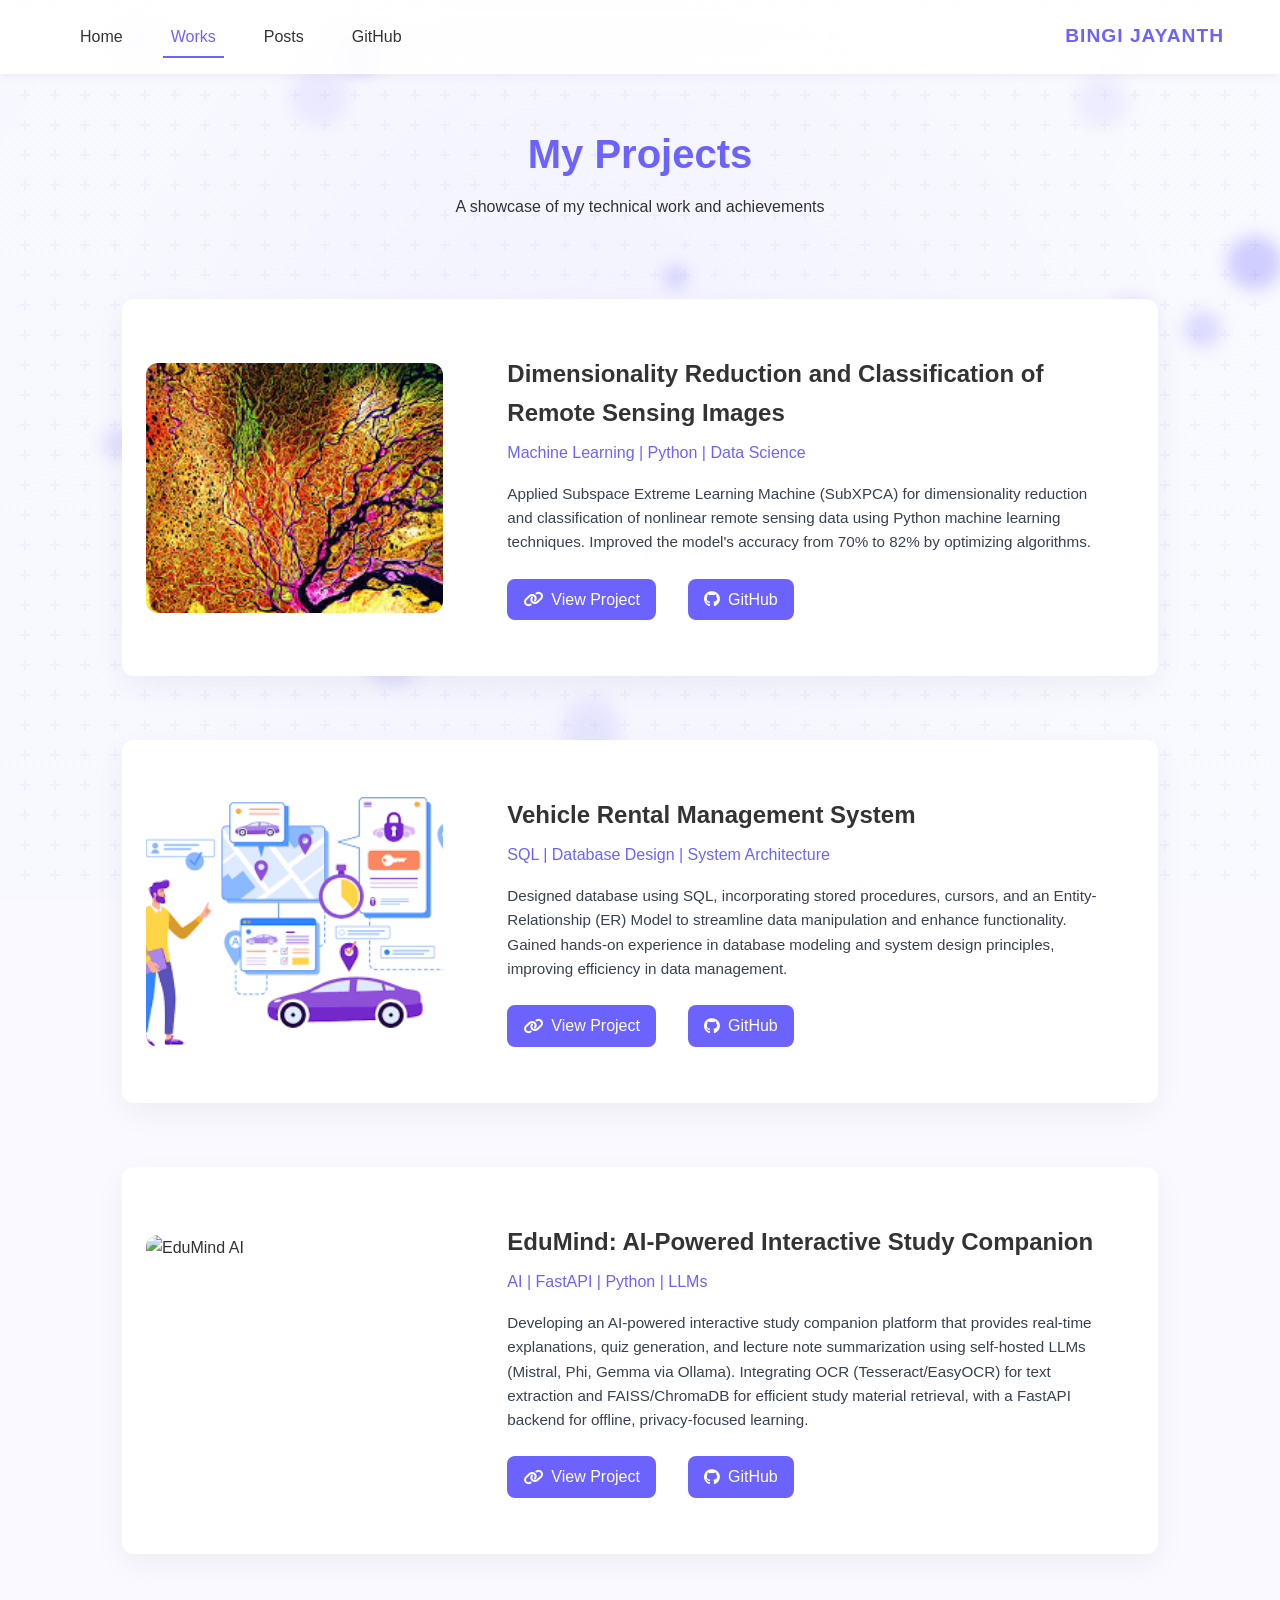
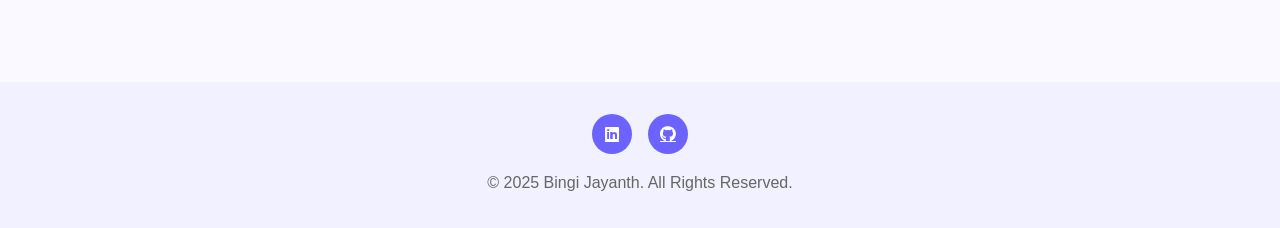
==== projects.html @ d913cab4 "Add files via upload" ====
<!DOCTYPE html>
<html lang="en">
<head>
    <meta charset="UTF-8">
    <meta name="viewport" content="width=device-width, initial-scale=1.0">
    <title>Bingi Jayanth - Projects</title>
    <link rel="stylesheet" href="styles.css">
    <link rel="stylesheet" href="https://cdnjs.cloudflare.com/ajax/libs/font-awesome/6.4.0/css/all.min.css">
</head>
<body>
    <div class="background-animation"></div>
    
    <header>
        <nav>
            <div class="nav-left">
                <a href="index.html" class="nav-link">Home</a>
                <a href="projects.html" class="nav-link active">Works</a>
                <a href="#" class="nav-link">Posts</a>
                <a href="https://github.com/jayanth217" target="_blank" class="nav-link">GitHub</a>
            </div>
            <div class="nav-right">
                <a href="index.html" class="name">BINGI JAYANTH</a>
            </div>
        </nav>
    </header>

    <main>
        <section class="page-title">
            <h1>My Projects</h1>
            <p>A showcase of my technical work and achievements</p>
        </section>

        <section class="projects-grid">
            <div class="project-card">
                <div class="project-image">
                    <img src="images/RSI.jpg" alt="Dimensionality Reduction Project">
                </div>
                <div class="project-details">
                    <h2>Dimensionality Reduction and Classification of Remote Sensing Images</h2>
                    <p class="project-tags">Machine Learning | Python | Data Science</p>
                    <p class="project-description">
                        Applied Subspace Extreme Learning Machine (SubXPCA) for dimensionality reduction and classification of nonlinear remote sensing data using Python machine learning techniques. Improved the model's accuracy from 70% to 82% by optimizing algorithms.
                    </p>
                    <div class="project-links">
                        <a href="#" class="btn"><i class="fas fa-link"></i> View Project</a>
                        <a href="https://github.com/jayanth217" target="_blank" class="btn"><i class="fab fa-github"></i> GitHub</a>
                    </div>
                </div>
            </div>

            <div class="project-card">
                <div class="project-image">
                    <img src="images/Vechile.png" alt="Vehicle Rental System">
                </div>
                <div class="project-details">
                    <h2>Vehicle Rental Management System</h2>
                    <p class="project-tags">SQL | Database Design | System Architecture</p>
                    <p class="project-description">
                        Designed database using SQL, incorporating stored procedures, cursors, and an Entity-Relationship (ER) Model to streamline data manipulation and enhance functionality. Gained hands-on experience in database modeling and system design principles, improving efficiency in data management.
                    </p>
                    <div class="project-links">
                        <a href="#" class="btn"><i class="fas fa-link"></i> View Project</a>
                        <a href="https://github.com/bingijayanth" target="_blank" class="btn"><i class="fab fa-github"></i> GitHub</a>
                    </div>
                </div>
            </div>

            <div class="project-card">
                <div class="project-image">
                    <img src="assets/project3.jpg" alt="EduMind AI">
                </div>
                <div class="project-details">
                    <h2>EduMind: AI-Powered Interactive Study Companion</h2>
                    <p class="project-tags">AI | FastAPI | Python | LLMs</p>
                    <p class="project-description">
                        Developing an AI-powered interactive study companion platform that provides real-time explanations, quiz generation, and lecture note summarization using self-hosted LLMs (Mistral, Phi, Gemma via Ollama). Integrating OCR (Tesseract/EasyOCR) for text extraction and FAISS/ChromaDB for efficient study material retrieval, with a FastAPI backend for offline, privacy-focused learning.
                    </p>
                    <div class="project-links">
                        <a href="#" class="btn"><i class="fas fa-link"></i> View Project</a>
                        <a href="https://github.com/bingijayanth" target="_blank" class="btn"><i class="fab fa-github"></i> GitHub</a>
                    </div>
                </div>
            </div>
        </section>
    </main>

    <footer>
        <div class="footer-content">
            <div class="social-icons">
                <a href="https://linkedin.com/in/jayanth-bingi-b05bb3307" target="_blank"><i class="fab fa-linkedin"></i></a>
                <a href="https://github.com/bingijayanth" target="_blank"><i class="fab fa-github"></i></a>
            </div>
            <p class="copyright">&copy; 2025 Bingi Jayanth. All Rights Reserved.</p>
        </div>
    </footer>

    <script src="script.js"></script>
</body>
</html>
---- styles.css ----
/* Base Styles and Variables */
:root {
  --primary-color: #6c63ff;
  --secondary-color: #4a40e2;
  --accent-color: #ff6584;
  --text-color: #333;
  --light-text: #666;
  --bg-color: #f9f9ff;
  --card-bg: #ffffff;
  --shadow: 0 10px 30px rgba(0, 0, 0, 0.05);
  --transition: all 0.3s ease;
  --border-radius: 12px;
}

* {
  margin: 0;
  padding: 0;
  box-sizing: border-box;
}

body {
  font-family: "Segoe UI", Tahoma, Geneva, Verdana, sans-serif;
  line-height: 1.6;
  color: var(--text-color);
  background-color: var(--bg-color);
  overflow-x: hidden;
}

/* Background Animation */
.background-animation {
  position: fixed;
  top: 0;
  left: 0;
  width: 100%;
  height: 100%;
  z-index: -1;
  background: linear-gradient(120deg, #f0f0ff 0%, #f8f8ff 100%);
  overflow: hidden;
}

.background-animation::before {
  content: "";
  position: absolute;
  top: 0;
  left: 0;
  width: 100%;
  height: 100%;
  background: radial-gradient(circle, transparent 20%, var(--bg-color) 70%);
  opacity: 0.8;
}

.background-animation::after {
  content: "";
  position: absolute;
  width: 200%;
  height: 200%;
  top: -50%;
  left: -50%;
  background: url("data:image/svg+xml,%3Csvg width='60' height='60' viewBox='0 0 60 60' xmlns='http://www.w3.org/2000/svg'%3E%3Cg fill='none' fill-rule='evenodd'%3E%3Cg fill='%236c63ff' fill-opacity='0.05'%3E%3Cpath d='M36 34v-4h-2v4h-4v2h4v4h2v-4h4v-2h-4zm0-30V0h-2v4h-4v2h4v4h2V6h4V4h-4zM6 34v-4H4v4H0v2h4v4h2v-4h4v-2H6zM6 4V0H4v4H0v2h4v4h2V6h4V4H6z'/%3E%3C/g%3E%3C/g%3E%3C/svg%3E");
  animation: animateBackground 60s linear infinite;
}

@keyframes animateBackground {
  0% {
    transform: rotate(0deg);
  }
  100% {
    transform: rotate(360deg);
  }
}

/* Navigation */
header {
  background-color: rgba(255, 255, 255, 0.9);
  backdrop-filter: blur(10px);
  position: sticky;
  top: 0;
  z-index: 100;
  box-shadow: 0 2px 10px rgba(0, 0, 0, 0.05);
}

nav {
  display: flex;
  justify-content: space-between;
  align-items: center;
  max-width: 1200px;
  margin: 0 auto;
  padding: 1rem;
}

.nav-left,
.nav-right {
  display: flex;
  align-items: center;
}

.nav-link {
  color: var(--text-color);
  text-decoration: none;
  margin: 0 1rem;
  padding: 0.5rem;
  font-weight: 500;
  position: relative;
  transition: var(--transition);
}

.nav-link::after {
  content: "";
  position: absolute;
  width: 0;
  height: 2px;
  bottom: 0;
  left: 0;
  background-color: var(--primary-color);
  transition: var(--transition);
}

.nav-link:hover,
.nav-link.active {
  color: var(--primary-color);
}

.nav-link:hover::after,
.nav-link.active::after {
  width: 100%;
}

.name {
  color: var(--primary-color);
  text-decoration: none;
  font-weight: 700;
  font-size: 1.2rem;
  letter-spacing: 1px;
  transition: var(--transition);
}

.name:hover {
  transform: scale(1.05);
}

/* Main Content */
main {
  max-width: 1200px;
  margin: 2rem auto;
  padding: 0 1rem;
}

/* Hero Section */
.hero {
  margin: 3rem 0;
}

.hero-content {
  display: flex;
  align-items: center;
  gap: 3rem;
  background-color: var(--card-bg);
  border-radius: var(--border-radius);
  box-shadow: var(--shadow);
  padding: 3rem;
  position: relative;
  overflow: hidden;
}

.hero-content::before {
  content: "";
  position: absolute;
  top: 0;
  right: 0;
  width: 150px;
  height: 150px;
  background-color: rgba(108, 99, 255, 0.1);
  border-radius: 0 0 0 100%;
}

.profile-image {
  flex: 0 0 250px;
  height: 250px;
  border-radius: 50%;
  overflow: hidden;
  border: 5px solid white;
  box-shadow: var(--shadow);
  transition: var(--transition);
}

.profile-image img {
  width: 100%;
  height: 100%;
  object-fit: cover;
  transition: var(--transition);
}

.profile-image:hover {
  transform: scale(1.02);
}

.hero-text {
  flex: 1;
}

.hero-text h1 {
  font-size: 2.5rem;
  margin-bottom: 0.5rem;
  color: var(--primary-color);
}

.subtitle {
  font-size: 1.2rem;
  color: var(--light-text);
  margin-bottom: 1.5rem;
}

.contact-info {
  margin-bottom: 1.5rem;
}

.contact-info p {
  margin-bottom: 0.5rem;
  display: flex;
  align-items: center;
  gap: 0.5rem;
}

.skills-section {
  /* background: linear-gradient(to bottom right, #f5f3ff, #e0e7ff); */
  padding: 60px 20px;
  font-family: 'Segoe UI', sans-serif;
  text-align: center;
}

.section-title {
  font-size: 2.5rem;
  font-weight: 700;
  color: #7c3aed;
  margin-bottom: 40px;
  position: relative;
  display: inline-block;
}

.section-title::after {
  content: "";
  position: absolute;
  left: 50%;
  transform: translateX(-50%);
  bottom: -10px;
  width: 60px;
  height: 4px;
  background-color: #ec4899;
  border-radius: 2px;
}

.skills-grid {
  display: grid;
  grid-template-columns: repeat(auto-fit, minmax(260px, 1fr));
  gap: 30px;
  max-width: 1100px;
  margin: 0 auto;
}

.skill-card {
  background-color: #fff;
  border-radius: 20px;
  padding: 30px 20px;
  box-shadow: 0 4px 15px rgba(0, 0, 0, 0.05);
  transition: transform 0.3s ease, box-shadow 0.3s ease;
}

.skill-card:hover {
  transform: translateY(-5px);
  box-shadow: 0 6px 20px rgba(0, 0, 0, 0.1);
}

.skill-card img {
  width: 60px;
  height: 60px;
  margin-bottom: 15px;
}

.skill-card h3 {
  font-size: 1.25rem;
  color: #1f2937;
  margin-bottom: 10px;
}

.skill-card p {
  color: #4b5563;
  font-size: 0.95rem;
  line-height: 1.5;
}
.contact-info i {
  color: var(--primary-color);
}

.social-links {
  display: flex;
  gap: 1rem;
}

.social-links a {
  display: flex;
  align-items: center;
  justify-content: center;
  width: 40px;
  height: 40px;
  background-color: var(--primary-color);
  color: white;
  border-radius: 50%;
  transition: var(--transition);
}

.social-links a:hover {
  background-color: var(--secondary-color);
  transform: translateY(-3px);
}

/* Resume Sections */
.resume-section {
  margin-bottom: 3rem;
}

.resume-section h2 {
  position: relative;
  display: inline-block;
  margin-bottom: 1.5rem;
  color: var(--primary-color);
  font-size: 1.8rem;
}

.resume-section h2::after {
  content: "";
  position: absolute;
  bottom: -5px;
  left: 0;
  width: 50px;
  height: 3px;
  background-color: var(--accent-color);
}

.content-card {
  background-color: var(--card-bg);
  border-radius: var(--border-radius);
  box-shadow: var(--shadow);
  padding: 2rem;
  transition: var(--transition);
}

.content-card:hover {
  transform: translateY(-5px);
  box-shadow: 0 15px 30px rgba(0, 0, 0, 0.1);
}

/* Education */
.education-item {
  margin-bottom: 1.5rem;
  padding-bottom: 1.5rem;
  border-bottom: 1px solid rgba(0, 0, 0, 0.05);
}

.education-item:last-child {
  margin-bottom: 0;
  padding-bottom: 0;
  border-bottom: none;
}

.education-item h3 {
  color: var(--text-color);
  margin-bottom: 0.5rem;
}

.location {
  color: var(--light-text);
  font-style: italic;
  margin-bottom: 0.5rem;
}

.degree {
  font-weight: 500;
}

.date {
  color: var(--primary-color);
  font-weight: 500;
  margin-top: 0.5rem;
}

/* Skills */
.skills-grid {
  display: grid;
  grid-template-columns: repeat(auto-fit, minmax(250px, 1fr));
  gap: 1.5rem;
}

.skill-category h3 {
  color: var(--text-color);
  margin-bottom: 0.5rem;
  font-size: 1.1rem;
}

/* Experience and Projects */
.experience-item,
.project-item,
.responsibility-item {
  margin-bottom: 1.5rem;
  padding-bottom: 1.5rem;
  border-bottom: 1px solid rgba(0, 0, 0, 0.05);
}

.experience-item:last-child,
.project-item:last-child,
.responsibility-item:last-child {
  margin-bottom: 0;
  padding-bottom: 0;
  border-bottom: none;
}

.company,
.position {
  color: var(--primary-color);
  font-weight: 500;
  margin-bottom: 0.5rem;
}

ul {
  padding-left: 1.5rem;
  margin-top: 0.5rem;
}

li {
  margin-bottom: 0.5rem;
}
.project-card {
  display: flex;
  flex-direction: row;
  gap: 2rem;
  background-color: #fff;
  border-radius: 16px;
  box-shadow: 0 4px 12px rgba(0, 0, 0, 0.06);
  padding: 1.5rem;
  margin-bottom: 2rem;
  align-items: center;
  transition: transform 0.3s ease;
}

.project-card:hover {
  transform: translateY(-5px);
}

.project-image {
  flex: 1;
  height: 100%;
  display: flex;
  align-items: stretch;
}

.project-image img {
  width: 100%;
  height: 100%;
  object-fit: cover;
  border-radius: 12px;
}
.projects-grid {
  max-width: 1100px;
  margin: 0 auto;
  padding: 2rem;
}
.project-details {
  flex: 2;
}

.project-details h2 {
  font-size: 1.5rem;
  color: var(--primary-color);
  margin-bottom: 0.5rem;
}

.project-tags {
  font-weight: 500;
  color: #6b7280;
  margin-bottom: 1rem;
}

.project-description {
  font-size: 0.95rem;
  color: #374151;
  margin-bottom: 1rem;
  line-height: 1.6;
}

.project-links .btn {
  margin-right: 1rem;
  text-decoration: none;
  background-color: var(--primary-color);
  color: #fff;
  padding: 0.5rem 1rem;
  border-radius: 8px;
  font-weight: 500;
  transition: background-color 0.2s ease;
}

.project-links .btn:hover {
  background-color: #5b21b6;
}

@media screen and (max-width: 768px) {
  .project-card {
    flex-direction: column;
    text-align: center;
  }

  .project-image,
  .project-details {
    flex: unset;
    max-width: 100%;
  }

  .project-links {
    display: flex;
    justify-content: center;
    gap: 1rem;
  }
}

/* Certifications */
.cert-link {
  display: inline-block;
  margin-top: 1rem;
  color: var(--primary-color);
  text-decoration: none;
  font-weight: 500;
  transition: var(--transition);
}

.cert-link:hover {
  color: var(--secondary-color);
  text-decoration: underline;
}

/* Projects Page */
.page-title {
  text-align: center;
  margin: 3rem 0;
}

.page-title h1 {
  font-size: 2.5rem;
  color: var(--primary-color);
  margin-bottom: 0.5rem;
}

.projects-grid {
  display: grid;
  grid-template-columns: 1fr;
  gap: 2rem;
}

.project-card {
  background-color: var(--card-bg);
  border-radius: var(--border-radius);
  box-shadow: var(--shadow);
  overflow: hidden;
  transition: var(--transition);
}

.project-card:hover {
  transform: translateY(-5px);
  box-shadow: 0 15px 30px rgba(0, 0, 0, 0.1);
}

.project-image {
  height: 250px;
  overflow: hidden;
}

.project-image img {
  width: 100%;
  height: 100%;
  object-fit: cover;
  transition: var(--transition);
}

.project-card:hover .project-image img {
  transform: scale(1.05);
}

.project-details {
  padding: 2rem;
}

.project-details h2 {
  color: var(--text-color);
  margin-bottom: 0.5rem;
  font-size: 1.5rem;
}

.project-tags {
  color: var(--primary-color);
  font-weight: 500;
  margin-bottom: 1rem;
}

.project-description {
  margin-bottom: 1.5rem;
}

.project-links {
  display: flex;
  gap: 1rem;
}

.btn {
  display: inline-flex;
  align-items: center;
  gap: 0.5rem;
  padding: 0.5rem 1rem;
  background-color: var(--primary-color);
  color: white;
  text-decoration: none;
  border-radius: 5px;
  font-weight: 500;
  transition: var(--transition);
}

.btn:hover {
  background-color: var(--secondary-color);
  transform: translateY(-2px);
}

/* Footer */
footer {
  background-color: #f1f1ff;
  padding: 2rem 0;
  margin-top: 4rem;
}

.footer-content {
  max-width: 1200px;
  margin: 0 auto;
  padding: 0 1rem;
  display: flex;
  flex-direction: column;
  align-items: center;
  gap: 1rem;
}

.social-icons {
  display: flex;
  gap: 1rem;
}

.social-icons a {
  display: flex;
  align-items: center;
  justify-content: center;
  width: 40px;
  height: 40px;
  background-color: var(--primary-color);
  color: white;
  border-radius: 50%;
  transition: var(--transition);
}

.social-icons a:hover {
  background-color: var(--secondary-color);
  transform: translateY(-3px);
}

.copyright {
  color: var(--light-text);
  text-align: center;
}

/* Responsive Design */
@media (max-width: 992px) {
  .hero-content {
    flex-direction: column;
    text-align: center;
    padding: 2rem;
  }

  .social-links {
    justify-content: center;
  }

  .profile-image {
    flex: 0 0 200px;
    height: 200px;
  }
}

@media (max-width: 768px) {
  nav {
    flex-direction: column;
    gap: 1rem;
  }

  .nav-left,
  .nav-right {
    width: 100%;
    justify-content: center;
  }

  .nav-link {
    margin: 0 0.5rem;
  }

  .skills-grid {
    grid-template-columns: 1fr;
  }
}

@media (max-width: 576px) {
  .hero-content {
    padding: 1.5rem;
  }

  .profile-image {
    flex: 0 0 150px;
    height: 150px;
  }

  .hero-text h1 {
    font-size: 2rem;
  }

  .content-card {
    padding: 1.5rem;
  }

  .project-links {
    flex-direction: column;
  }
}
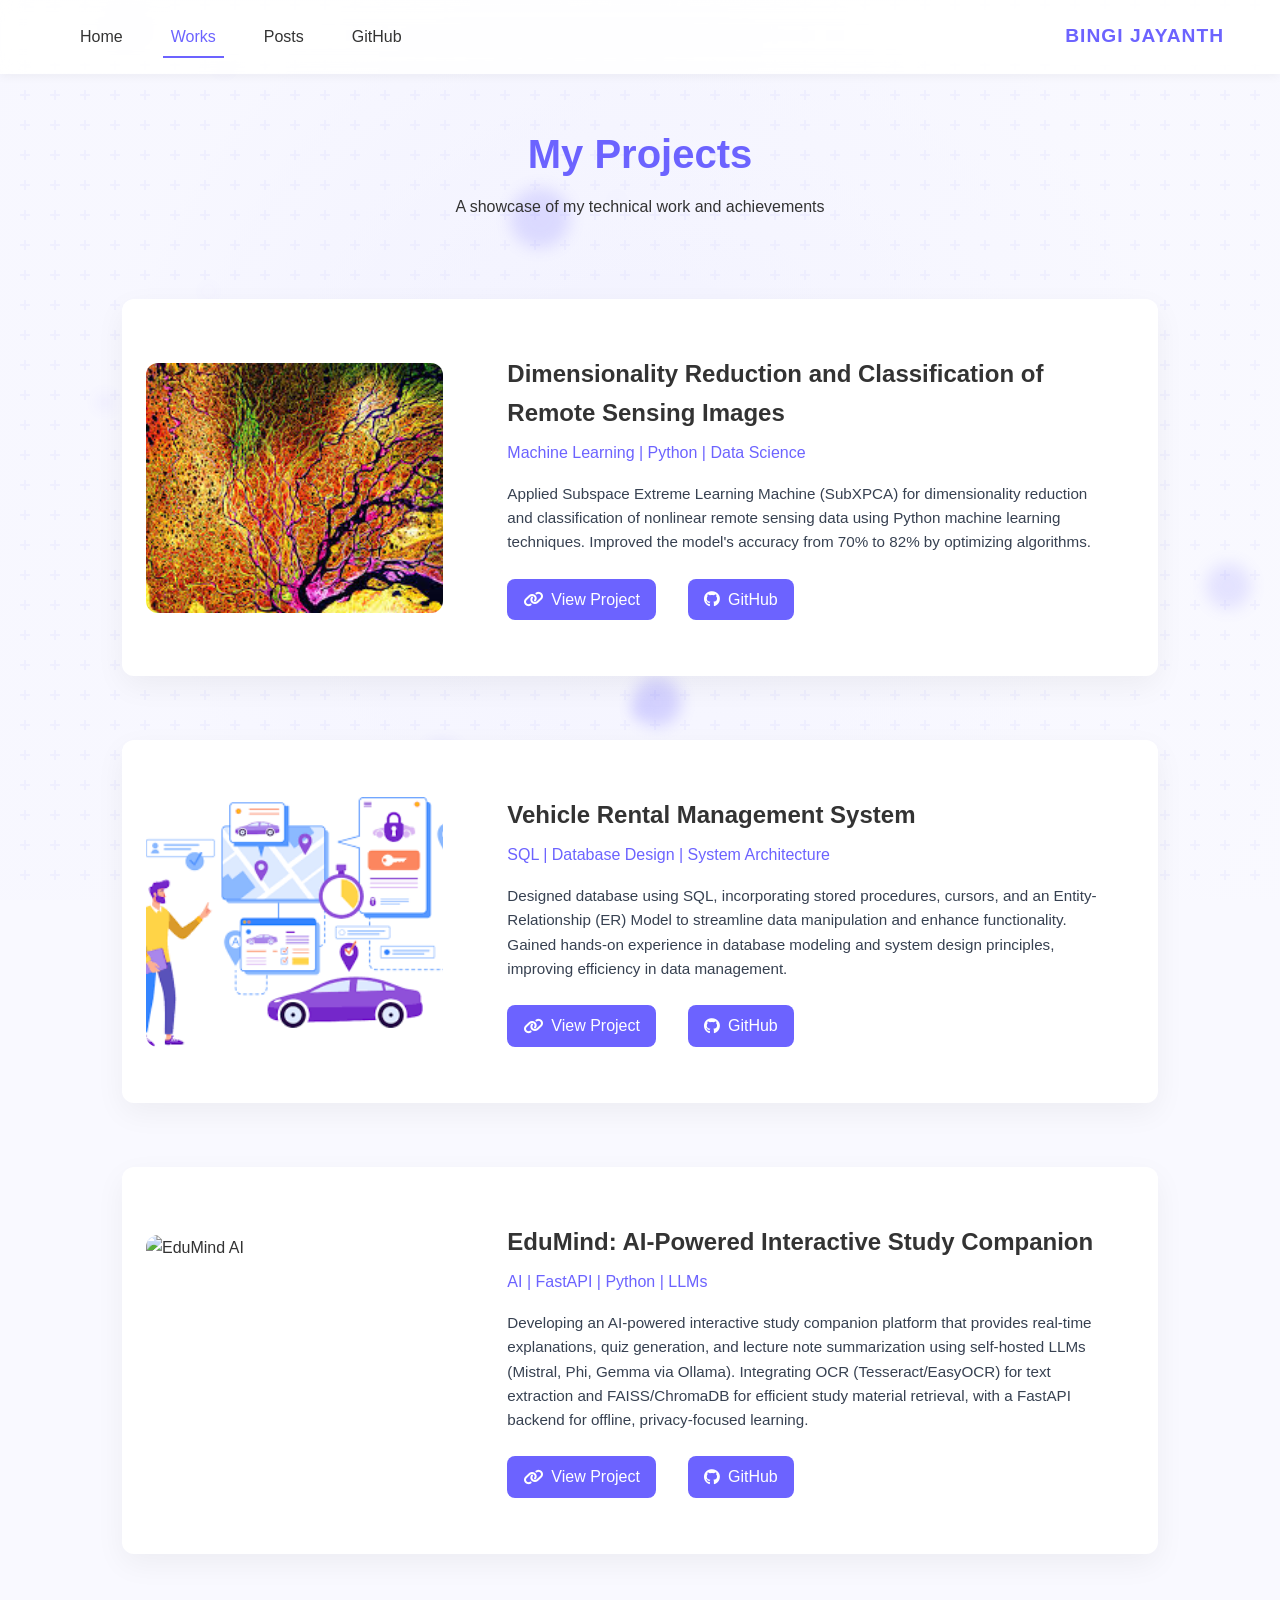
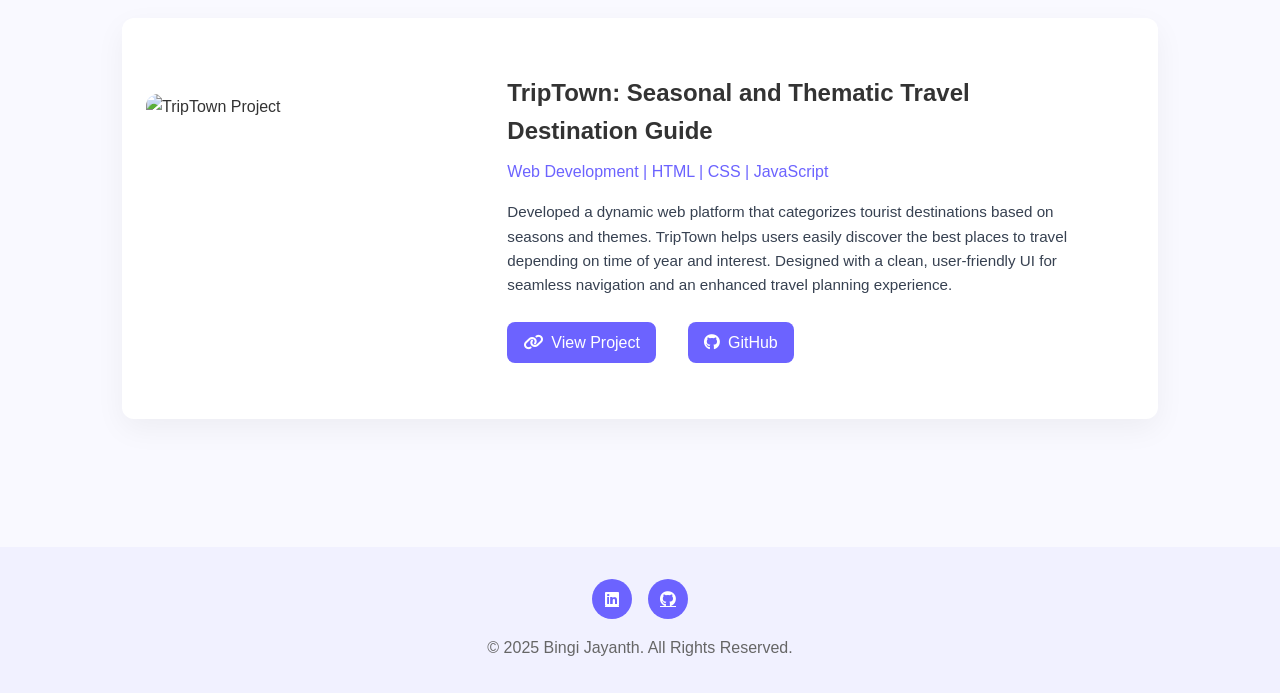
==== commit 23cbae27: "Update projects.html" ====
--- a/projects.html
+++ b/projects.html
@@ -81,6 +81,23 @@
                     </div>
                 </div>
             </div>
+            <div class="project-card">
+    <div class="project-image">
+        <img src="images/triptown.jpg" alt="TripTown Project">
+    </div>
+    <div class="project-details">
+        <h2>TripTown: Seasonal and Thematic Travel Destination Guide</h2>
+        <p class="project-tags">Web Development | HTML | CSS | JavaScript</p>
+        <p class="project-description">
+            Developed a dynamic web platform that categorizes tourist destinations based on seasons and themes. TripTown helps users easily discover the best places to travel depending on time of year and interest. Designed with a clean, user-friendly UI for seamless navigation and an enhanced travel planning experience.
+        </p>
+        <div class="project-links">
+            <a href="#" class="btn"><i class="fas fa-link"></i> View Project</a>
+            <a href="https://github.com/jayanth217" target="_blank" class="btn"><i class="fab fa-github"></i> GitHub</a>
+        </div>
+    </div>
+</div>
+
         </section>
     </main>
 
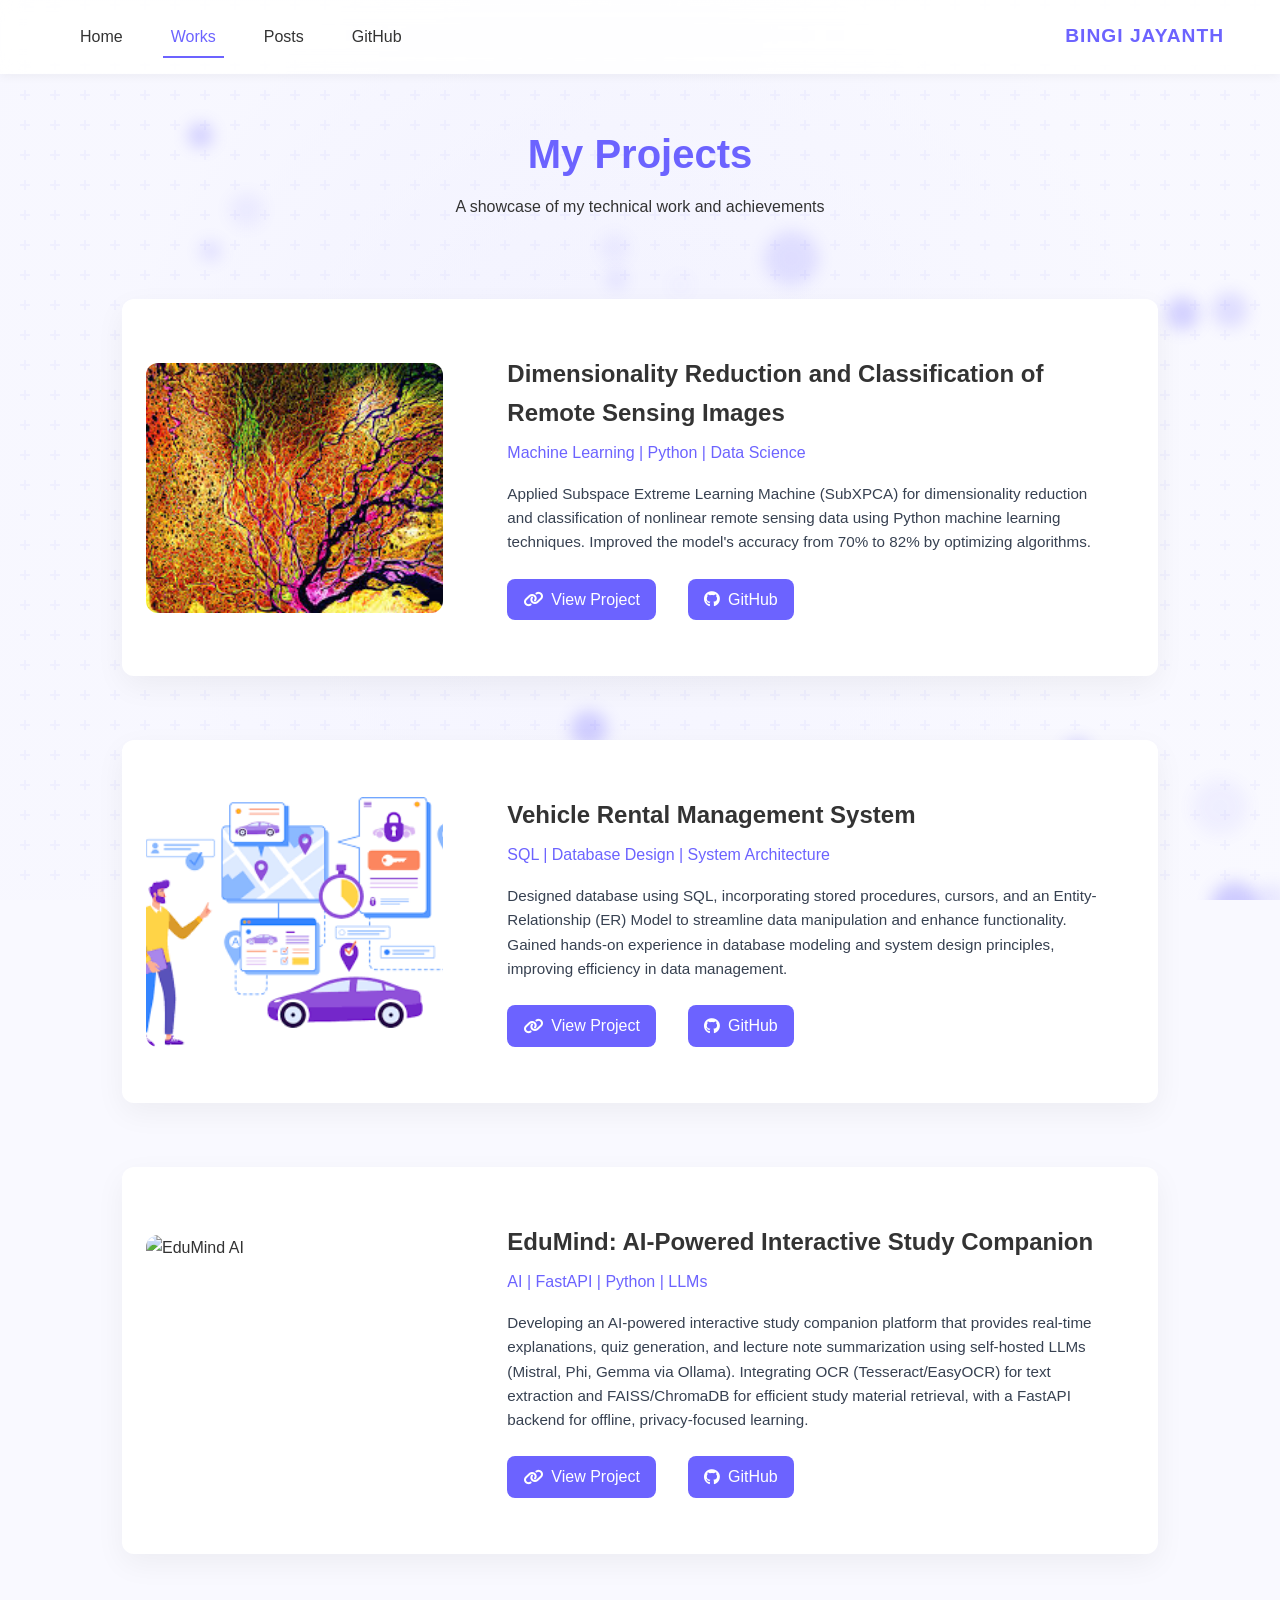
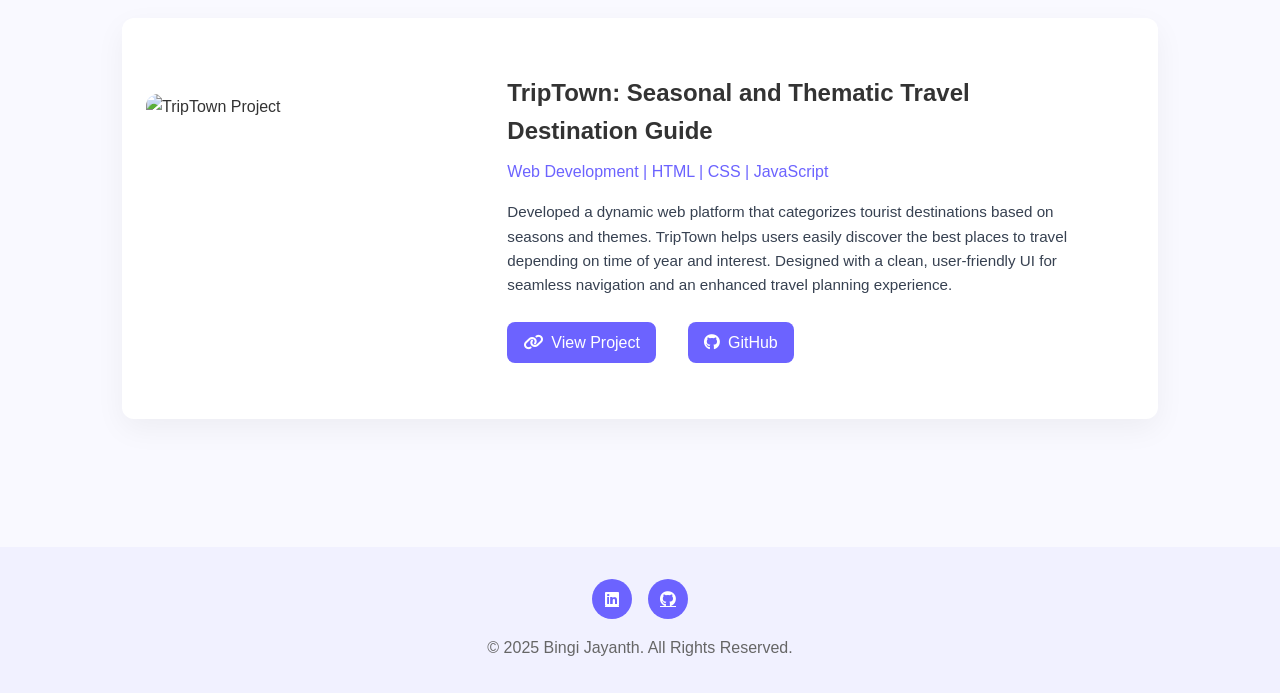
==== commit f33fbb4c: "Update projects.html" ====
--- a/projects.html
+++ b/projects.html
@@ -82,21 +82,21 @@
                 </div>
             </div>
             <div class="project-card">
-    <div class="project-image">
-        <img src="images/triptown.jpg" alt="TripTown Project">
-    </div>
-    <div class="project-details">
-        <h2>TripTown: Seasonal and Thematic Travel Destination Guide</h2>
-        <p class="project-tags">Web Development | HTML | CSS | JavaScript</p>
-        <p class="project-description">
-            Developed a dynamic web platform that categorizes tourist destinations based on seasons and themes. TripTown helps users easily discover the best places to travel depending on time of year and interest. Designed with a clean, user-friendly UI for seamless navigation and an enhanced travel planning experience.
-        </p>
-        <div class="project-links">
-            <a href="#" class="btn"><i class="fas fa-link"></i> View Project</a>
-            <a href="https://github.com/jayanth217" target="_blank" class="btn"><i class="fab fa-github"></i> GitHub</a>
+            <div class="project-image">
+                <img src="images/triptown.jpg" alt="TripTown Project">
+            </div>
+            <div class="project-details">
+                <h2>TripTown: Seasonal and Thematic Travel Destination Guide</h2>
+                <p class="project-tags">Web Development | HTML | CSS | JavaScript</p>
+                <p class="project-description">
+                    Developed a dynamic web platform that categorizes tourist destinations based on seasons and themes. TripTown helps users easily discover the best places to travel depending on time of year and interest. Designed with a clean, user-friendly UI for seamless navigation and an enhanced travel planning experience.
+                </p>
+                <div class="project-links">
+                    <a href="#" class="btn"><i class="fas fa-link"></i> View Project</a>
+                    <a href="https://github.com/jayanth217" target="_blank" class="btn"><i class="fab fa-github"></i> GitHub</a>
+                </div>
+            </div>
         </div>
-    </div>
-</div>
 
         </section>
     </main>
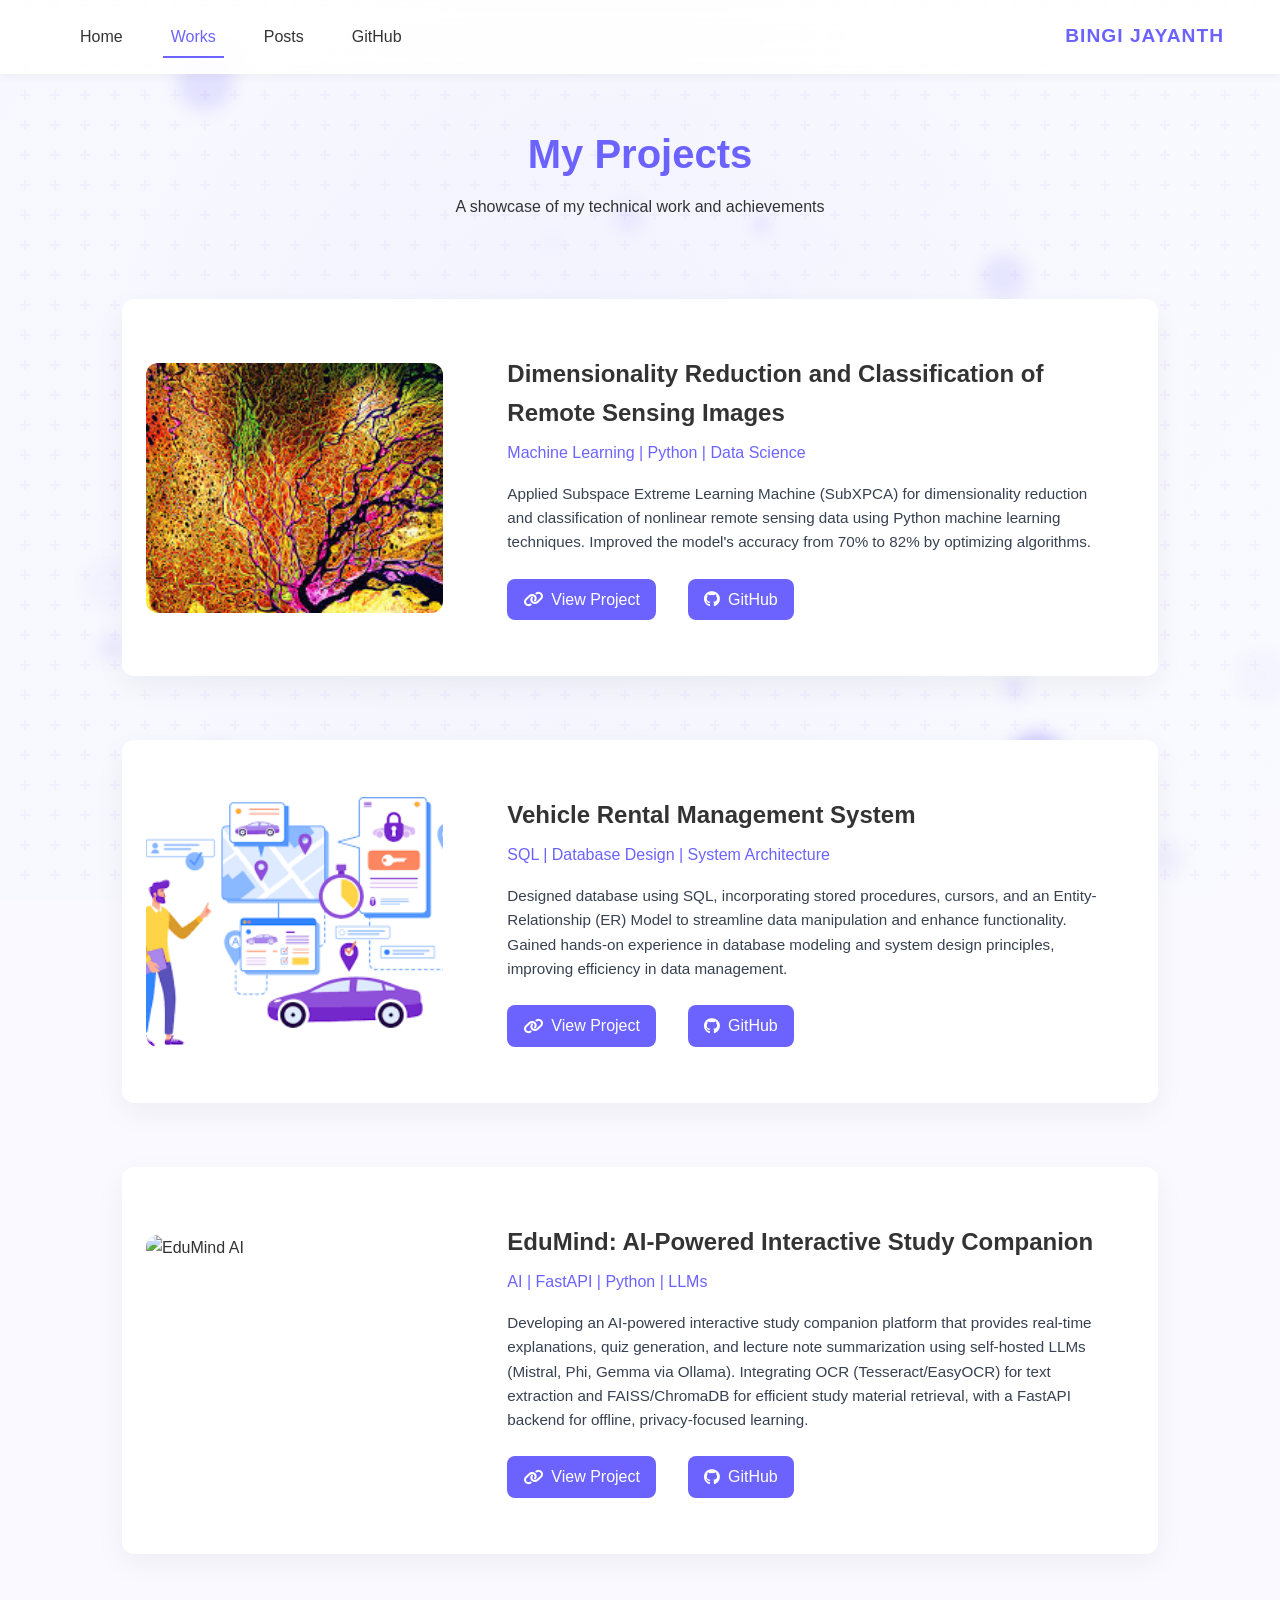
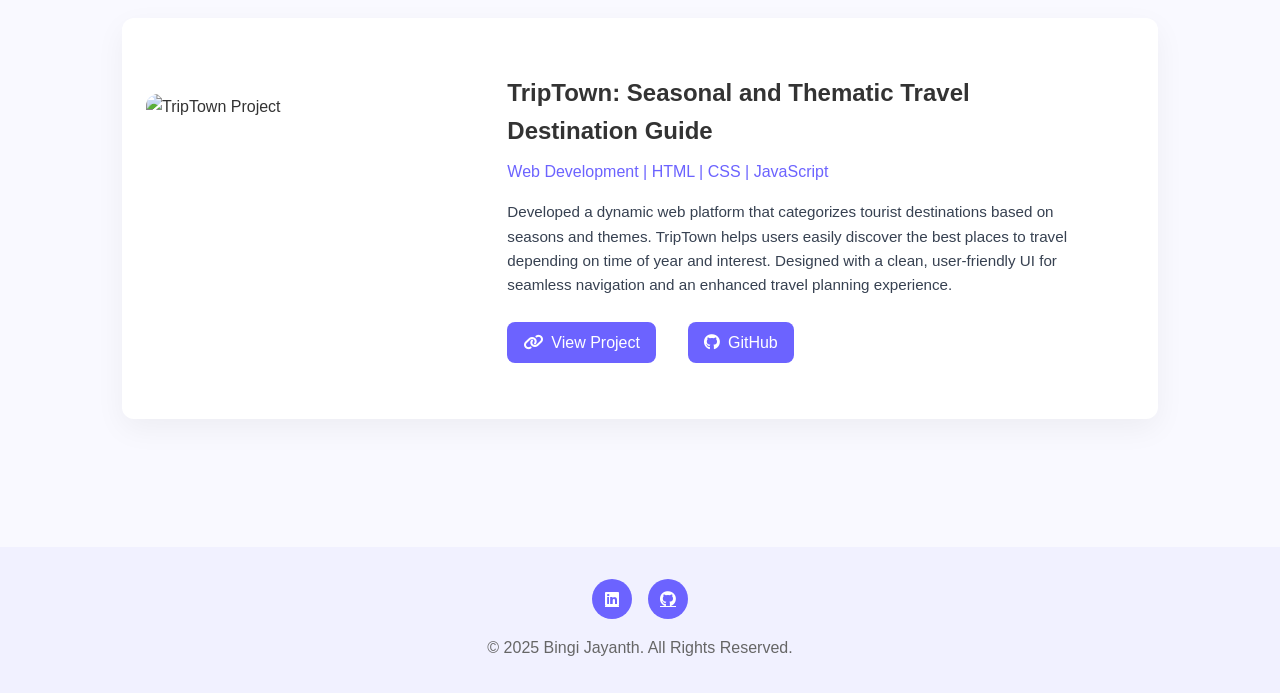
==== commit 53f99f0b: "Update projects.html" ====
--- a/projects.html
+++ b/projects.html
@@ -31,6 +31,7 @@
         </section>
 
         <section class="projects-grid">
+            
             <div class="project-card">
                 <div class="project-image">
                     <img src="images/RSI.jpg" alt="Dimensionality Reduction Project">
@@ -81,22 +82,23 @@
                     </div>
                 </div>
             </div>
+
             <div class="project-card">
-            <div class="project-image">
-                <img src="images/triptown.jpg" alt="TripTown Project">
-            </div>
-            <div class="project-details">
-                <h2>TripTown: Seasonal and Thematic Travel Destination Guide</h2>
-                <p class="project-tags">Web Development | HTML | CSS | JavaScript</p>
-                <p class="project-description">
-                    Developed a dynamic web platform that categorizes tourist destinations based on seasons and themes. TripTown helps users easily discover the best places to travel depending on time of year and interest. Designed with a clean, user-friendly UI for seamless navigation and an enhanced travel planning experience.
-                </p>
-                <div class="project-links">
-                    <a href="#" class="btn"><i class="fas fa-link"></i> View Project</a>
-                    <a href="https://github.com/jayanth217" target="_blank" class="btn"><i class="fab fa-github"></i> GitHub</a>
+                <div class="project-image">
+                    <img src="images/triptown.jpg" alt="TripTown Project">
+                </div>
+                <div class="project-details">
+                    <h2>TripTown: Seasonal and Thematic Travel Destination Guide</h2>
+                    <p class="project-tags">Web Development | HTML | CSS | JavaScript</p>
+                    <p class="project-description">
+                        Developed a dynamic web platform that categorizes tourist destinations based on seasons and themes. TripTown helps users easily discover the best places to travel depending on time of year and interest. Designed with a clean, user-friendly UI for seamless navigation and an enhanced travel planning experience.
+                    </p>
+                    <div class="project-links">
+                        <a href="#" class="btn"><i class="fas fa-link"></i> View Project</a>
+                        <a href="https://github.com/jayanth217" target="_blank" class="btn"><i class="fab fa-github"></i> GitHub</a>
+                    </div>
                 </div>
             </div>
-        </div>
 
         </section>
     </main>
